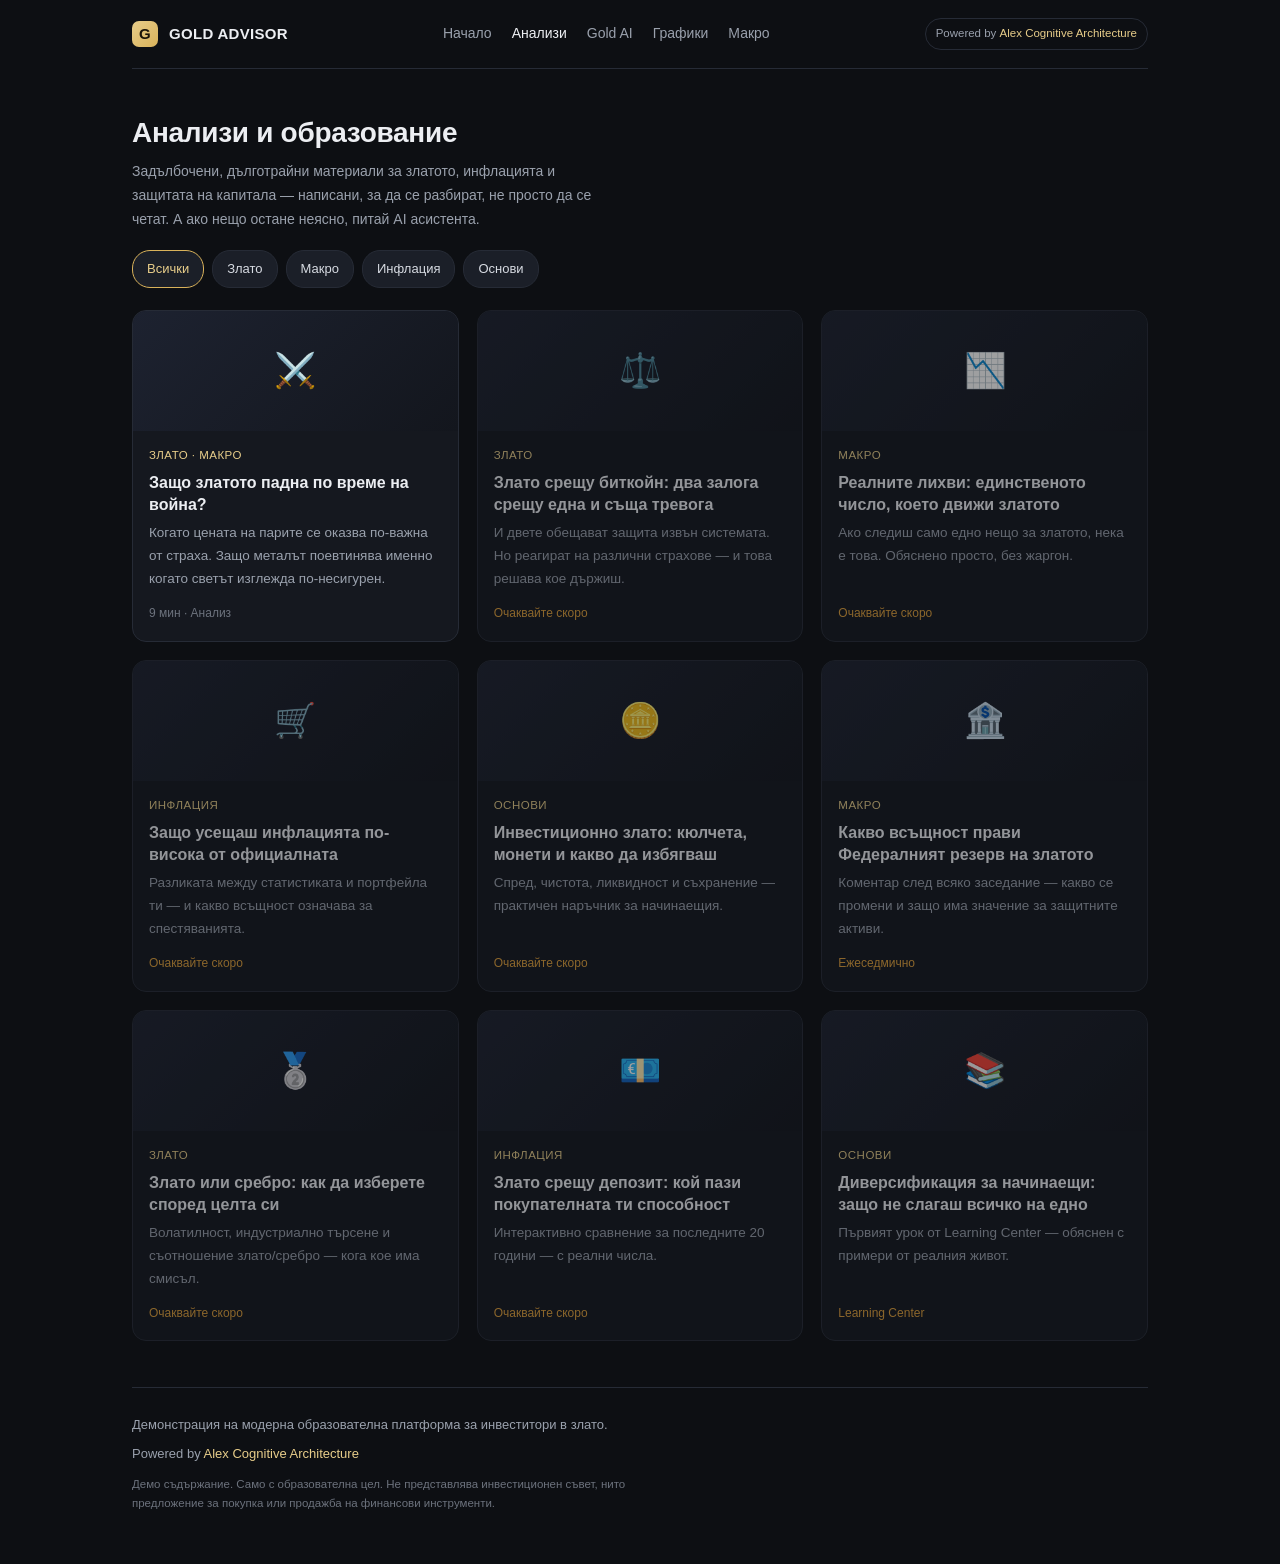
==== blog.html @ ff02e6d6 "feat: real multi-page site — blog index + first analyst article - assets/style.css: shared dark/gold" ====
<!DOCTYPE html>
<html lang="bg">
<head>
<meta charset="UTF-8">
<meta name="viewport" content="width=device-width, initial-scale=1.0">
<title>Анализи · Gold Advisor</title>
<link rel="stylesheet" href="assets/style.css">
</head>
<body>
<div class="wrap">

  <div class="top">
    <a class="brand" href="index.html"><span class="dot">G</span> GOLD ADVISOR</a>
    <div class="nav">
      <a href="index.html">Начало</a>
      <a href="blog.html" class="on">Анализи</a>
      <a href="index.html#ai">Gold AI</a>
      <a href="index.html#charts">Графики</a>
      <a href="index.html#macro">Макро</a>
    </div>
    <div class="powered">Powered by <b>Alex Cognitive Architecture</b></div>
  </div>

  <div class="sechead">
    <h1>Анализи и образование</h1>
    <p>Задълбочени, дълготрайни материали за златото, инфлацията и защитата на капитала — написани, за да се разбират, не просто да се четат. А ако нещо остане неясно, питай AI асистента.</p>
  </div>

  <div class="cats" id="cats">
    <span class="cat on" data-c="all">Всички</span>
    <span class="cat" data-c="gold">Злато</span>
    <span class="cat" data-c="macro">Макро</span>
    <span class="cat" data-c="inflation">Инфлация</span>
    <span class="cat" data-c="basics">Основи</span>
  </div>

  <div class="grid" id="grid">
    <a class="post" href="articles/zlato-voina-lihvi.html" data-c="gold">
      <div class="cover">⚔️</div>
      <div class="body"><div class="kicker">Злато · Макро</div>
        <h3>Защо златото падна по време на война?</h3>
        <p>Когато цената на парите се оказва по-важна от страха. Защо металът поевтинява именно когато светът изглежда по-несигурен.</p>
        <div class="meta">9 мин · Анализ</div></div>
    </a>
    <div class="post soon" data-c="gold"><div class="cover">⚖️</div>
      <div class="body"><div class="kicker">Злато</div>
        <h3>Злато срещу биткойн: два залога срещу една и съща тревога</h3>
        <p>И двете обещават защита извън системата. Но реагират на различни страхове — и това решава кое държиш.</p>
        <div class="meta">Очаквайте скоро</div></div></div>
    <div class="post soon" data-c="macro"><div class="cover">📉</div>
      <div class="body"><div class="kicker">Макро</div>
        <h3>Реалните лихви: единственото число, което движи златото</h3>
        <p>Ако следиш само едно нещо за златото, нека е това. Обяснено просто, без жаргон.</p>
        <div class="meta">Очаквайте скоро</div></div></div>
    <div class="post soon" data-c="inflation"><div class="cover">🛒</div>
      <div class="body"><div class="kicker">Инфлация</div>
        <h3>Защо усещаш инфлацията по-висока от официалната</h3>
        <p>Разликата между статистиката и портфейла ти — и какво всъщност означава за спестяванията.</p>
        <div class="meta">Очаквайте скоро</div></div></div>
    <div class="post soon" data-c="basics"><div class="cover">🪙</div>
      <div class="body"><div class="kicker">Основи</div>
        <h3>Инвестиционно злато: кюлчета, монети и какво да избягваш</h3>
        <p>Спред, чистота, ликвидност и съхранение — практичен наръчник за начинаещия.</p>
        <div class="meta">Очаквайте скоро</div></div></div>
    <div class="post soon" data-c="macro"><div class="cover">🏦</div>
      <div class="body"><div class="kicker">Макро</div>
        <h3>Какво всъщност прави Федералният резерв на златото</h3>
        <p>Коментар след всяко заседание — какво се промени и защо има значение за защитните активи.</p>
        <div class="meta">Ежеседмично</div></div></div>
    <div class="post soon" data-c="gold"><div class="cover">🥈</div>
      <div class="body"><div class="kicker">Злато</div>
        <h3>Злато или сребро: как да изберете според целта си</h3>
        <p>Волатилност, индустриално търсене и съотношение злато/сребро — кога кое има смисъл.</p>
        <div class="meta">Очаквайте скоро</div></div></div>
    <div class="post soon" data-c="inflation"><div class="cover">💶</div>
      <div class="body"><div class="kicker">Инфлация</div>
        <h3>Злато срещу депозит: кой пази покупателната ти способност</h3>
        <p>Интерактивно сравнение за последните 20 години — с реални числа.</p>
        <div class="meta">Очаквайте скоро</div></div></div>
    <div class="post soon" data-c="basics"><div class="cover">📚</div>
      <div class="body"><div class="kicker">Основи</div>
        <h3>Диверсификация за начинаещи: защо не слагаш всичко на едно</h3>
        <p>Първият урок от Learning Center — обяснен с примери от реалния живот.</p>
        <div class="meta">Learning Center</div></div></div>
  </div>

  <footer>
    <div>Демонстрация на модерна образователна платформа за инвеститори в злато.</div>
    <div style="margin-top:6px">Powered by <span class="pw">Alex Cognitive Architecture</span></div>
    <div class="disc">Демо съдържание. Само с образователна цел. Не представлява инвестиционен съвет, нито предложение за покупка или продажба на финансови инструменти.</div>
  </footer>
</div>
<script>
  const cats=document.querySelectorAll('.cat'), posts=document.querySelectorAll('.post');
  cats.forEach(c=>c.onclick=()=>{
    cats.forEach(x=>x.classList.remove('on')); c.classList.add('on');
    const f=c.dataset.c;
    posts.forEach(p=>p.style.display=(f==='all'||p.dataset.c===f)?'':'none');
  });
</script>
</body>
</html>
---- assets/style.css ----
:root{
  --bg:#0d0f13; --panel:#15181f; --panel2:#1b1f28; --line:#262b36;
  --text:#eceef2; --muted:#9aa1ad; --gold:#d9b25a; --gold2:#e7cd8a;
  --up:#4ec88a; --warn:#e0a13c; --info:#5aa0e6;
}
*{box-sizing:border-box;margin:0;padding:0}
body{background:var(--bg);color:var(--text);font:15px/1.7 -apple-system,Segoe UI,Roboto,Helvetica,Arial,sans-serif;-webkit-font-smoothing:antialiased}
a{color:inherit;text-decoration:none}
.wrap{max-width:1060px;margin:0 auto;padding:0 22px}
.wrap-narrow{max-width:760px;margin:0 auto;padding:0 22px}

/* topbar */
.top{display:flex;align-items:center;justify-content:space-between;padding:18px 0;border-bottom:1px solid var(--line);flex-wrap:wrap;gap:10px}
.brand{display:flex;align-items:center;gap:11px;font-weight:600;letter-spacing:.3px}
.brand .dot{width:26px;height:26px;border-radius:7px;background:linear-gradient(135deg,var(--gold2),var(--gold));display:flex;align-items:center;justify-content:center;color:#1a1408;font-weight:700;font-size:15px}
.nav{display:flex;gap:20px;font-size:14px;color:var(--muted)}
.nav a:hover,.nav a.on{color:var(--text)}
.powered{font-size:11.5px;color:var(--muted);border:1px solid var(--line);padding:5px 10px;border-radius:20px}
.powered b{color:var(--gold2);font-weight:500}
@media(max-width:720px){.nav{display:none}}

/* section heads */
.sechead{margin:40px 0 18px}
.sechead h1{font-size:28px;font-weight:600;letter-spacing:-.3px}
.sechead h2{font-size:20px;font-weight:600}
.sechead p{color:var(--muted);font-size:14px;margin-top:4px;max-width:60ch}

/* category chips */
.cats{display:flex;flex-wrap:wrap;gap:8px;margin:18px 0 22px}
.cat{font-size:13px;color:#d7dbe2;background:var(--panel2);border:1px solid var(--line);padding:7px 14px;border-radius:18px;cursor:pointer}
.cat.on,.cat:hover{color:var(--gold2);border-color:var(--gold)}

/* article grid */
.grid{display:grid;grid-template-columns:repeat(3,1fr);gap:18px}
@media(max-width:860px){.grid{grid-template-columns:repeat(2,1fr)}}
@media(max-width:560px){.grid{grid-template-columns:1fr}}
.post{background:var(--panel);border:1px solid var(--line);border-radius:14px;overflow:hidden;display:flex;flex-direction:column;transition:border-color .15s}
.post:hover{border-color:#3a4150}
.post .cover{height:120px;background:linear-gradient(135deg,#1d2230,#13161d);display:flex;align-items:center;justify-content:center;font-size:34px}
.post .body{padding:15px 16px 17px;display:flex;flex-direction:column;flex:1}
.post .kicker{font-size:11.5px;color:var(--gold2);letter-spacing:.5px;text-transform:uppercase;margin-bottom:7px}
.post h3{font-size:16px;font-weight:600;line-height:1.35;margin-bottom:7px}
.post p{font-size:13.5px;color:var(--muted);flex:1}
.post .meta{font-size:12px;color:#6c727d;margin-top:12px}
.post.soon{opacity:.6}
.post.soon .meta{color:var(--warn)}

/* article page */
.article{padding:34px 0 10px}
.article .back{font-size:13px;color:var(--muted);display:inline-block;margin-bottom:18px}
.article .back:hover{color:var(--gold2)}
.article .kicker{font-size:12px;color:var(--gold2);letter-spacing:.6px;text-transform:uppercase}
.article h1{font-size:30px;font-weight:600;line-height:1.25;margin:10px 0 12px;letter-spacing:-.4px}
.article .byline{font-size:13px;color:var(--muted);border-bottom:1px solid var(--line);padding-bottom:18px;margin-bottom:24px}
.article h2{font-size:20px;font-weight:600;margin:28px 0 10px}
.article p{margin:0 0 16px;color:#dfe2e8}
.article ul{margin:0 0 16px 20px;color:#dfe2e8}
.article li{margin:6px 0}
.article .lead{font-size:17px;color:var(--text)}
.article blockquote{border-left:3px solid var(--gold);background:var(--panel);padding:14px 18px;border-radius:0 10px 10px 0;margin:20px 0;color:#e7e9ee}

/* AI CTA */
.aicta{background:var(--panel);border:1px solid var(--line);border-radius:14px;padding:20px 22px;margin:30px 0 6px;display:flex;align-items:center;justify-content:space-between;gap:16px;flex-wrap:wrap}
.aicta .t{font-weight:600}
.aicta .s{font-size:13px;color:var(--muted);margin-top:2px}
.btn{display:inline-flex;align-items:center;gap:8px;background:linear-gradient(135deg,var(--gold2),var(--gold));color:#1a1408;font-weight:600;border:none;border-radius:10px;padding:11px 18px;cursor:pointer;font-size:14px}
.btn:hover{filter:brightness(1.06)}
.badge{font-size:11.5px;color:var(--up);border:1px solid rgba(78,200,138,.3);background:rgba(78,200,138,.08);padding:4px 10px;border-radius:14px}

/* footer */
footer{margin-top:46px;border-top:1px solid var(--line);padding:26px 0 50px;color:var(--muted);font-size:13px}
footer .pw{color:var(--gold2)}
.disc{font-size:11.5px;color:#6c727d;margin-top:10px;max-width:82ch}
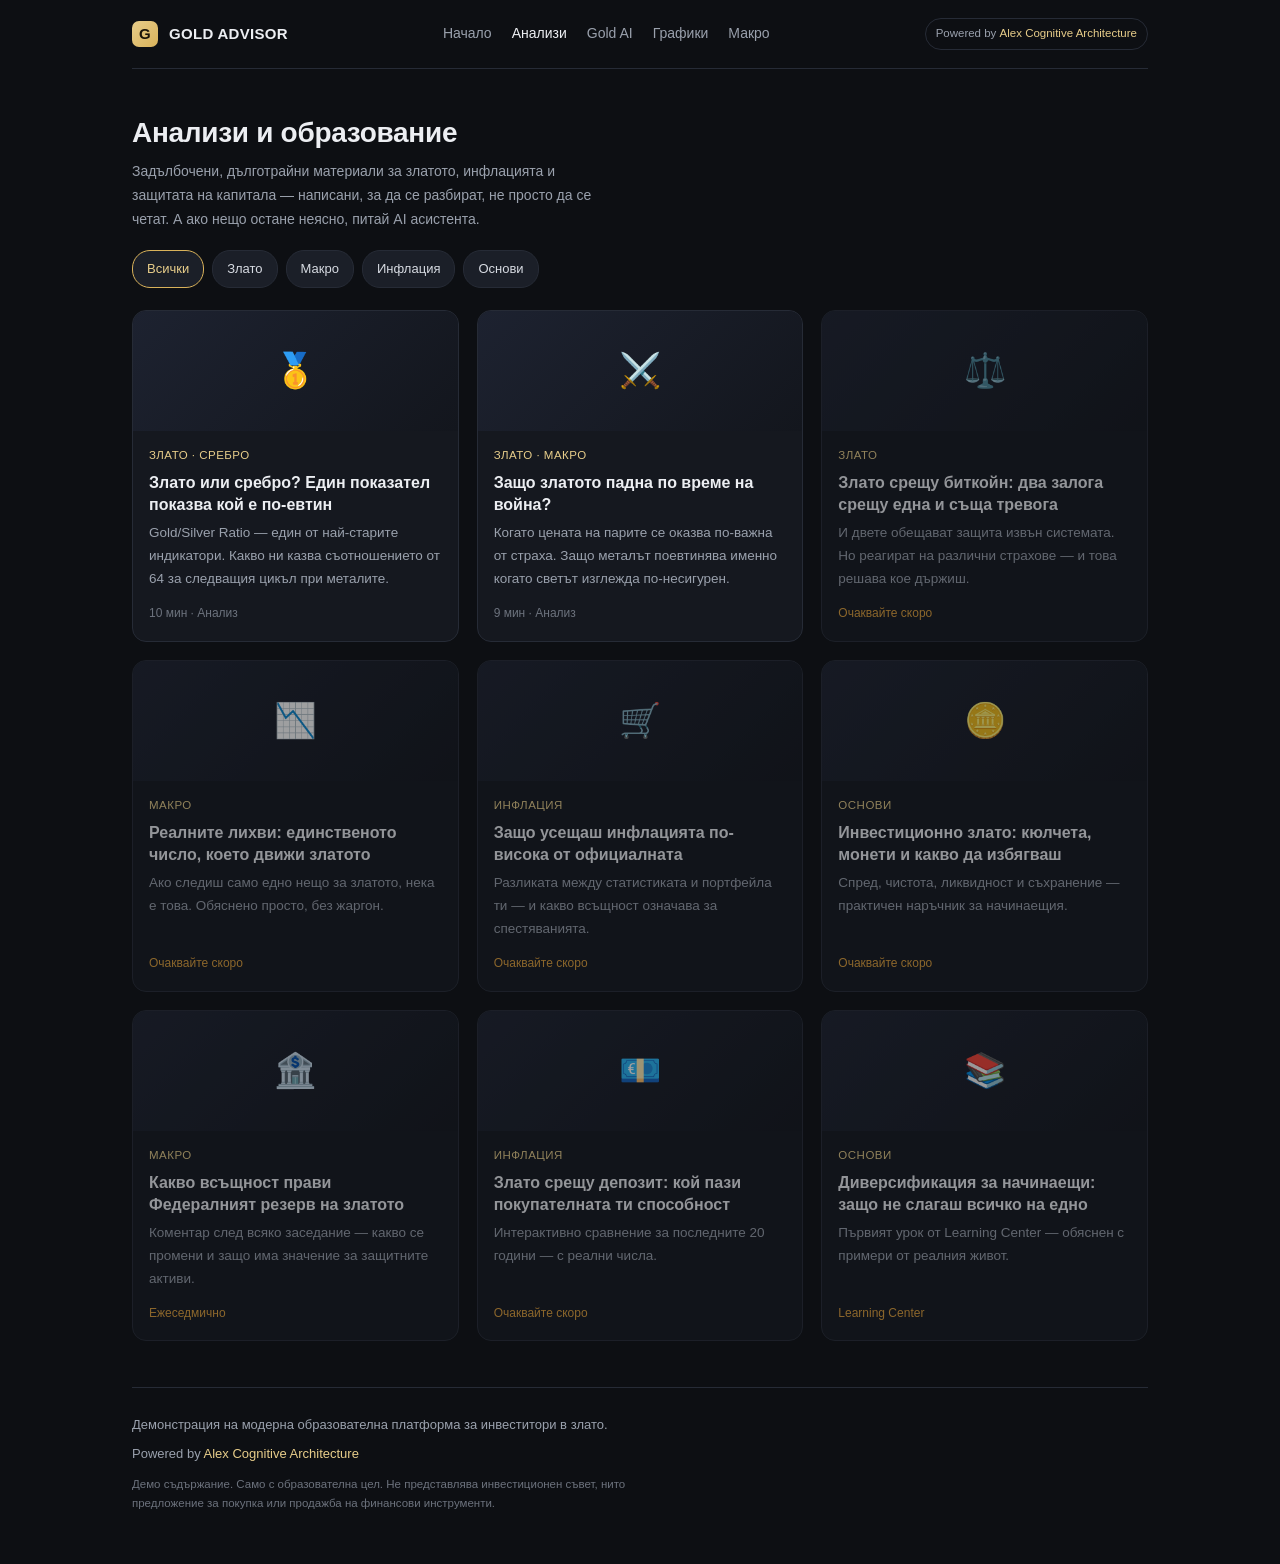
==== commit f3642c4b: "feat(article): add 'Gold or silver? (Gold/Silver Ratio)' — Teodor Minchev Second real analyst piece," ====
--- a/blog.html
+++ b/blog.html
@@ -35,6 +35,13 @@
   </div>
 
   <div class="grid" id="grid">
+    <a class="post" href="articles/zlato-srebro-ratio.html" data-c="gold">
+      <div class="cover">🥇</div>
+      <div class="body"><div class="kicker">Злато · Сребро</div>
+        <h3>Злато или сребро? Един показател показва кой е по-евтин</h3>
+        <p>Gold/Silver Ratio — един от най-старите индикатори. Какво ни казва съотношението от 64 за следващия цикъл при металите.</p>
+        <div class="meta">10 мин · Анализ</div></div>
+    </a>
     <a class="post" href="articles/zlato-voina-lihvi.html" data-c="gold">
       <div class="cover">⚔️</div>
       <div class="body"><div class="kicker">Злато · Макро</div>
@@ -67,11 +74,6 @@
         <h3>Какво всъщност прави Федералният резерв на златото</h3>
         <p>Коментар след всяко заседание — какво се промени и защо има значение за защитните активи.</p>
         <div class="meta">Ежеседмично</div></div></div>
-    <div class="post soon" data-c="gold"><div class="cover">🥈</div>
-      <div class="body"><div class="kicker">Злато</div>
-        <h3>Злато или сребро: как да изберете според целта си</h3>
-        <p>Волатилност, индустриално търсене и съотношение злато/сребро — кога кое има смисъл.</p>
-        <div class="meta">Очаквайте скоро</div></div></div>
     <div class="post soon" data-c="inflation"><div class="cover">💶</div>
       <div class="body"><div class="kicker">Инфлация</div>
         <h3>Злато срещу депозит: кой пази покупателната ти способност</h3>
--- a/assets/style.css
+++ b/assets/style.css
@@ -58,6 +58,14 @@
 .article li{margin:6px 0}
 .article .lead{font-size:17px;color:var(--text)}
 .article blockquote{border-left:3px solid var(--gold);background:var(--panel);padding:14px 18px;border-radius:0 10px 10px 0;margin:20px 0;color:#e7e9ee}
+.figure{margin:26px 0}
+.figure img{width:100%;height:auto;border-radius:12px;border:1px solid var(--line);display:block}
+.figure figcaption{font-size:12.5px;color:var(--muted);margin-top:9px;text-align:center}
+.article table{width:100%;border-collapse:collapse;margin:24px 0;font-size:14.5px}
+.article th{text-align:left;background:var(--panel2);color:var(--gold2);font-weight:600;padding:11px 16px;border:1px solid var(--line)}
+.article td{padding:10px 16px;border:1px solid var(--line);color:#dfe2e8}
+.article tbody tr:nth-child(even){background:rgba(255,255,255,.025)}
+.article td:last-child,.article th:last-child{text-align:right;font-variant-numeric:tabular-nums}
 
 /* AI CTA */
 .aicta{background:var(--panel);border:1px solid var(--line);border-radius:14px;padding:20px 22px;margin:30px 0 6px;display:flex;align-items:center;justify-content:space-between;gap:16px;flex-wrap:wrap}
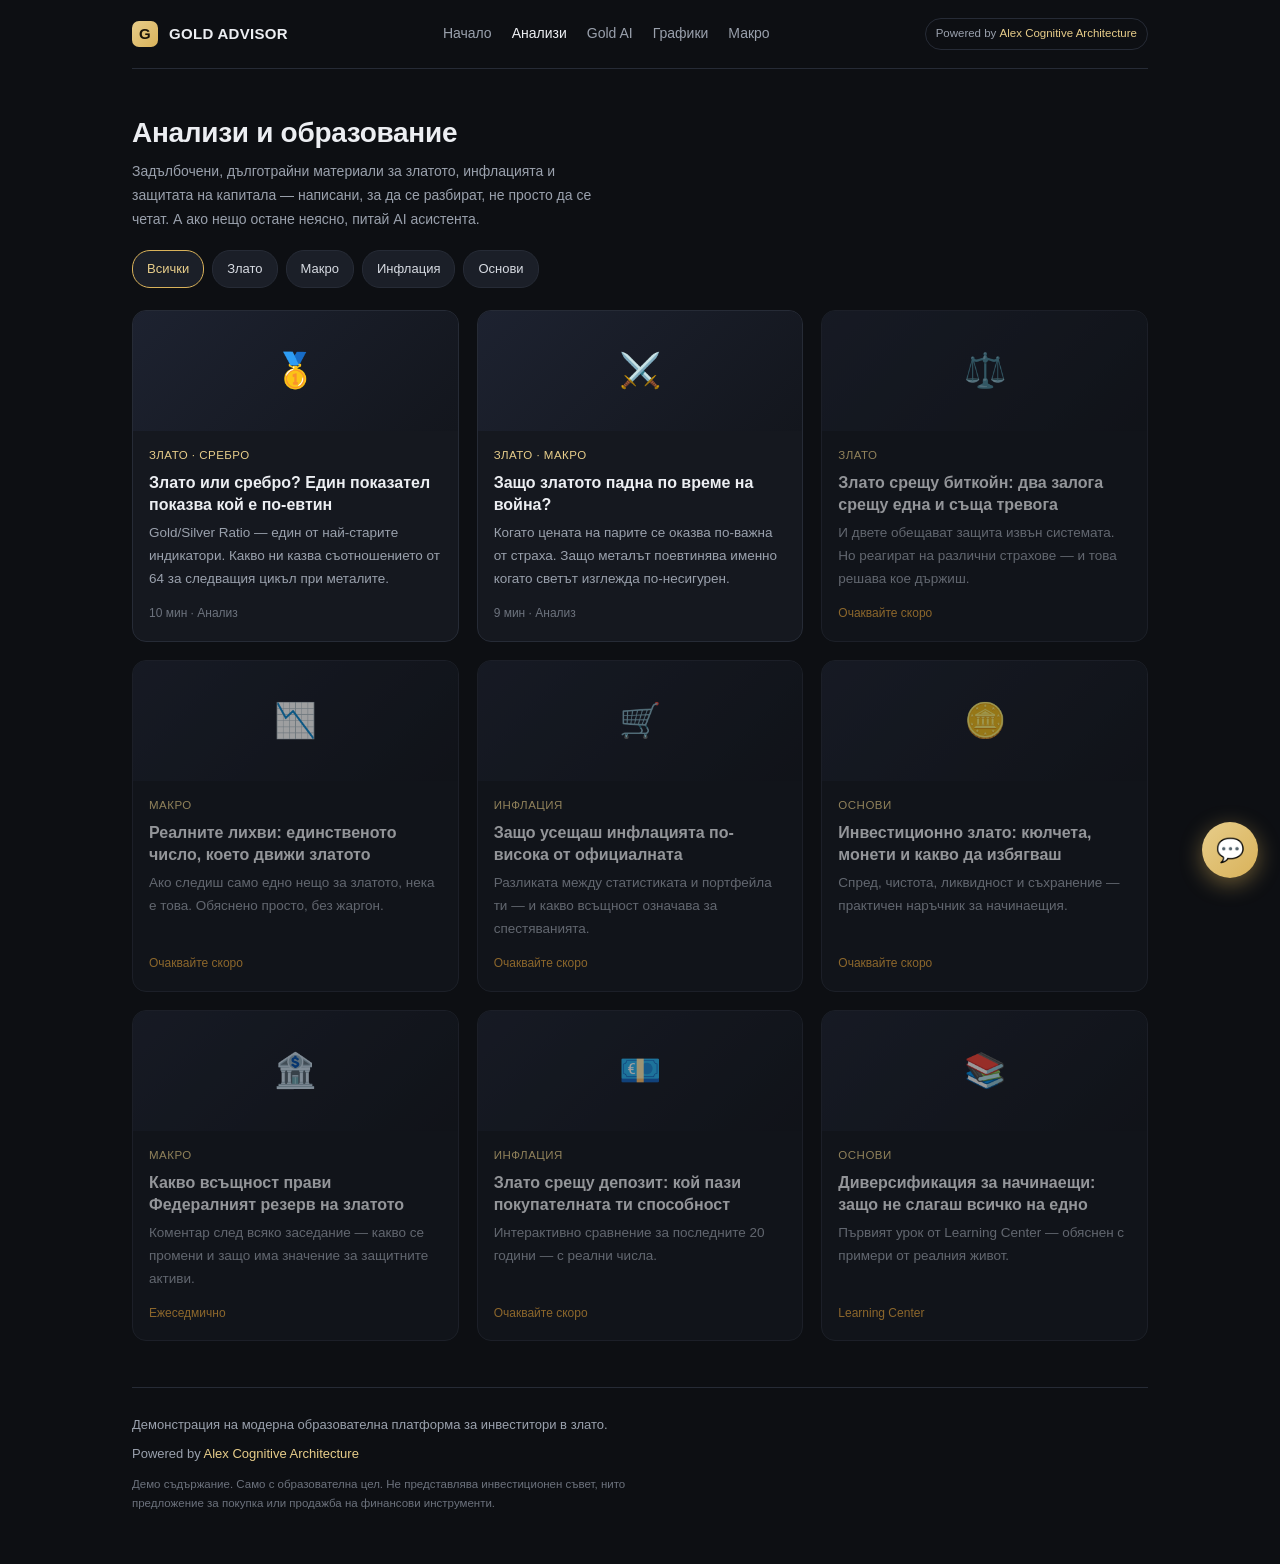
==== commit 1642310e: "feat: integrate real Alex AI as a floating chat widget (all metals, BG) - assets/alex-widget.js: sel" ====
--- a/blog.html
+++ b/blog.html
@@ -100,5 +100,6 @@
     posts.forEach(p=>p.style.display=(f==='all'||p.dataset.c===f)?'':'none');
   });
 </script>
+<script src="assets/alex-widget.js"></script>
 </body>
 </html>
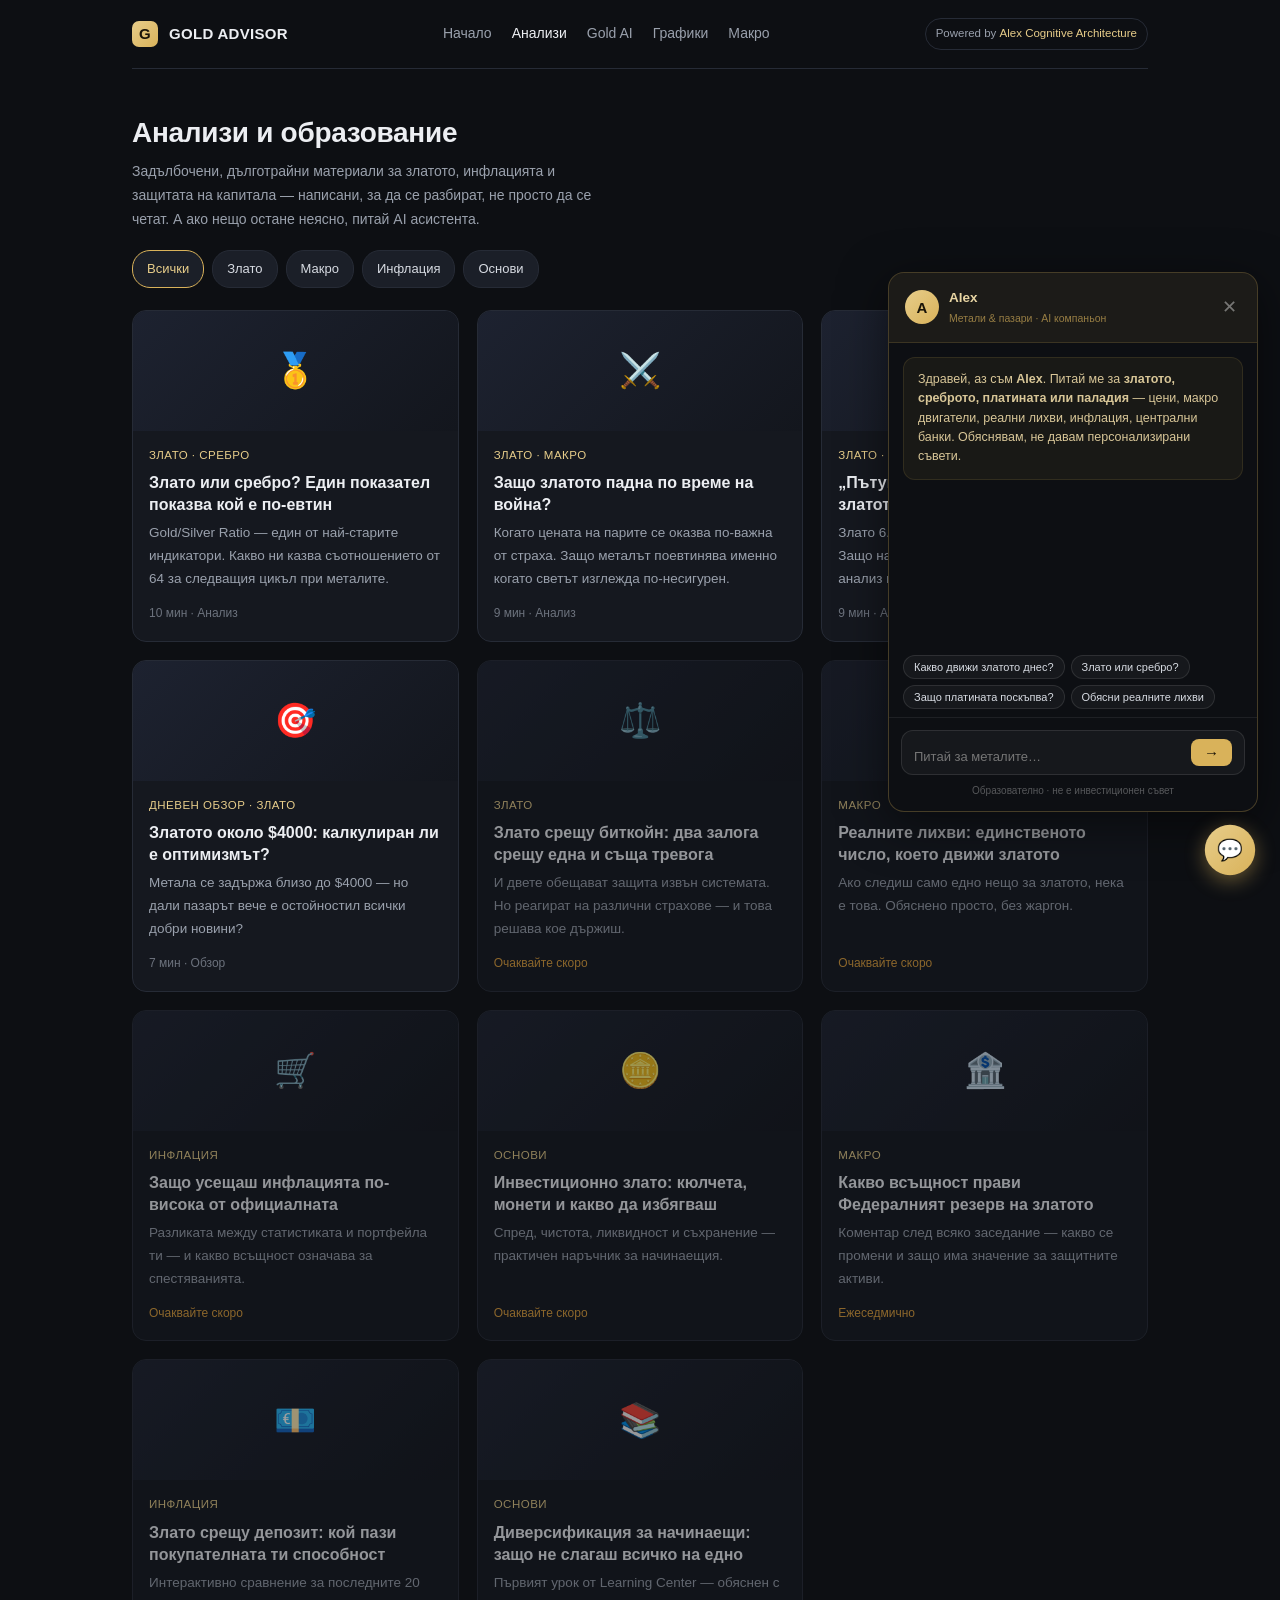
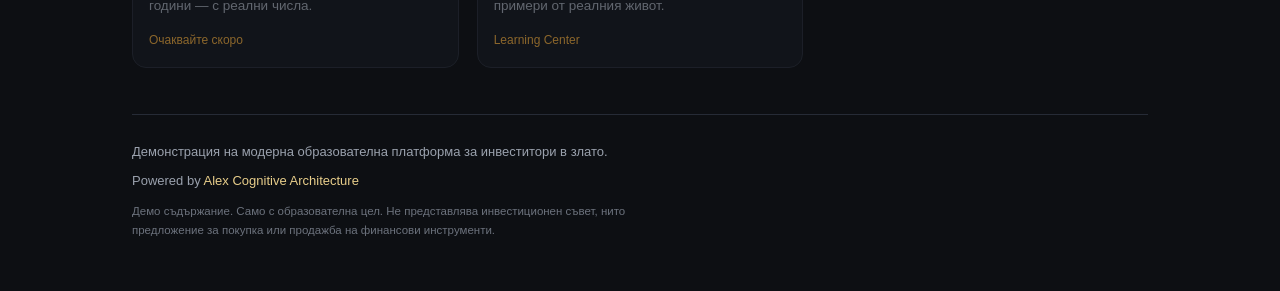
==== commit 21a5fa06: "feat(article): '1999-2024: why gold beat the S&P 500' + infographic Teodor Minchev analysis (gold 6." ====
--- a/blog.html
+++ b/blog.html
@@ -48,6 +48,20 @@
         <h3>Защо златото падна по време на война?</h3>
         <p>Когато цената на парите се оказва по-важна от страха. Защо металът поевтинява именно когато светът изглежда по-несигурен.</p>
         <div class="meta">9 мин · Анализ</div></div>
+    </a>
+    <a class="post" href="articles/zlato-1999-vs-sp500.html" data-c="gold">
+      <div class="cover">📊</div>
+      <div class="body"><div class="kicker">Злато · S&amp;P 500</div>
+        <h3>„Пътуване във времето“: защо златото победи акциите от 1999 г.?</h3>
+        <p>Злато 6.8% срещу S&amp;P 500 4.9% за 25 години. Защо началната оценка реши всичко — анализ на Deutsche Bank.</p>
+        <div class="meta">9 мин · Анализ</div></div>
+    </a>
+    <a class="post" href="articles/zlato-4000-kalkulirano.html" data-c="macro">
+      <div class="cover">🎯</div>
+      <div class="body"><div class="kicker">Дневен обзор · Злато</div>
+        <h3>Златото около $4000: калкулиран ли е оптимизмът?</h3>
+        <p>Метала се задържа близо до $4000 — но дали пазарът вече е остойностил всички добри новини?</p>
+        <div class="meta">7 мин · Обзор</div></div>
     </a>
     <div class="post soon" data-c="gold"><div class="cover">⚖️</div>
       <div class="body"><div class="kicker">Злато</div>
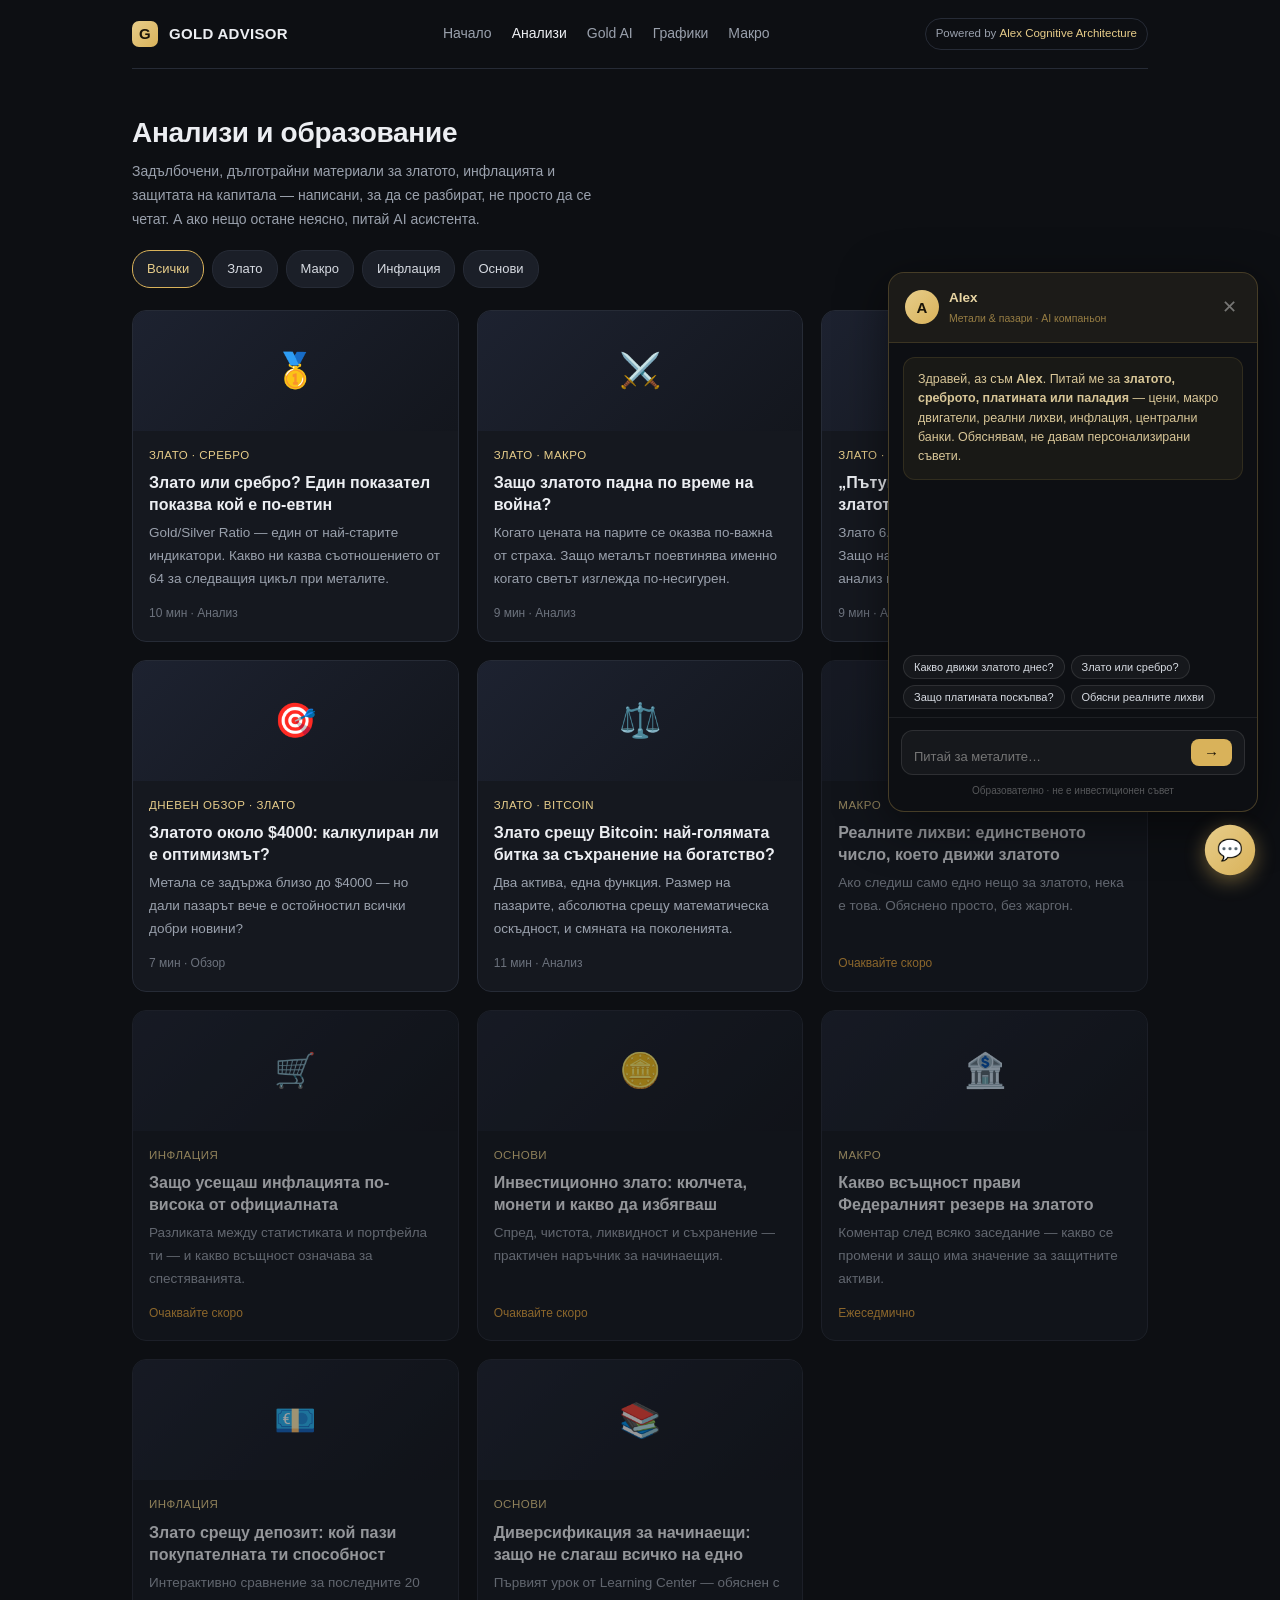
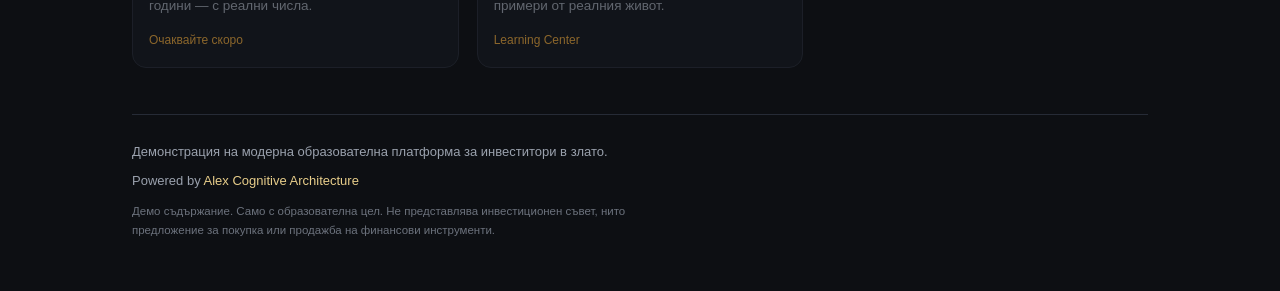
==== commit 85610fd6: "feat(article): 'Gold vs Bitcoin: the battle for store of wealth' Fifth real analysis (Teodor Minchev" ====
--- a/blog.html
+++ b/blog.html
@@ -63,11 +63,11 @@
         <p>Метала се задържа близо до $4000 — но дали пазарът вече е остойностил всички добри новини?</p>
         <div class="meta">7 мин · Обзор</div></div>
     </a>
-    <div class="post soon" data-c="gold"><div class="cover">⚖️</div>
-      <div class="body"><div class="kicker">Злато</div>
-        <h3>Злато срещу биткойн: два залога срещу една и съща тревога</h3>
-        <p>И двете обещават защита извън системата. Но реагират на различни страхове — и това решава кое държиш.</p>
-        <div class="meta">Очаквайте скоро</div></div></div>
+    <a class="post" href="articles/zlato-vs-bitcoin.html" data-c="gold"><div class="cover">⚖️</div>
+      <div class="body"><div class="kicker">Злато · Bitcoin</div>
+        <h3>Злато срещу Bitcoin: най-голямата битка за съхранение на богатство?</h3>
+        <p>Два актива, една функция. Размер на пазарите, абсолютна срещу математическа оскъдност, и смяната на поколенията.</p>
+        <div class="meta">11 мин · Анализ</div></div></a>
     <div class="post soon" data-c="macro"><div class="cover">📉</div>
       <div class="body"><div class="kicker">Макро</div>
         <h3>Реалните лихви: единственото число, което движи златото</h3>
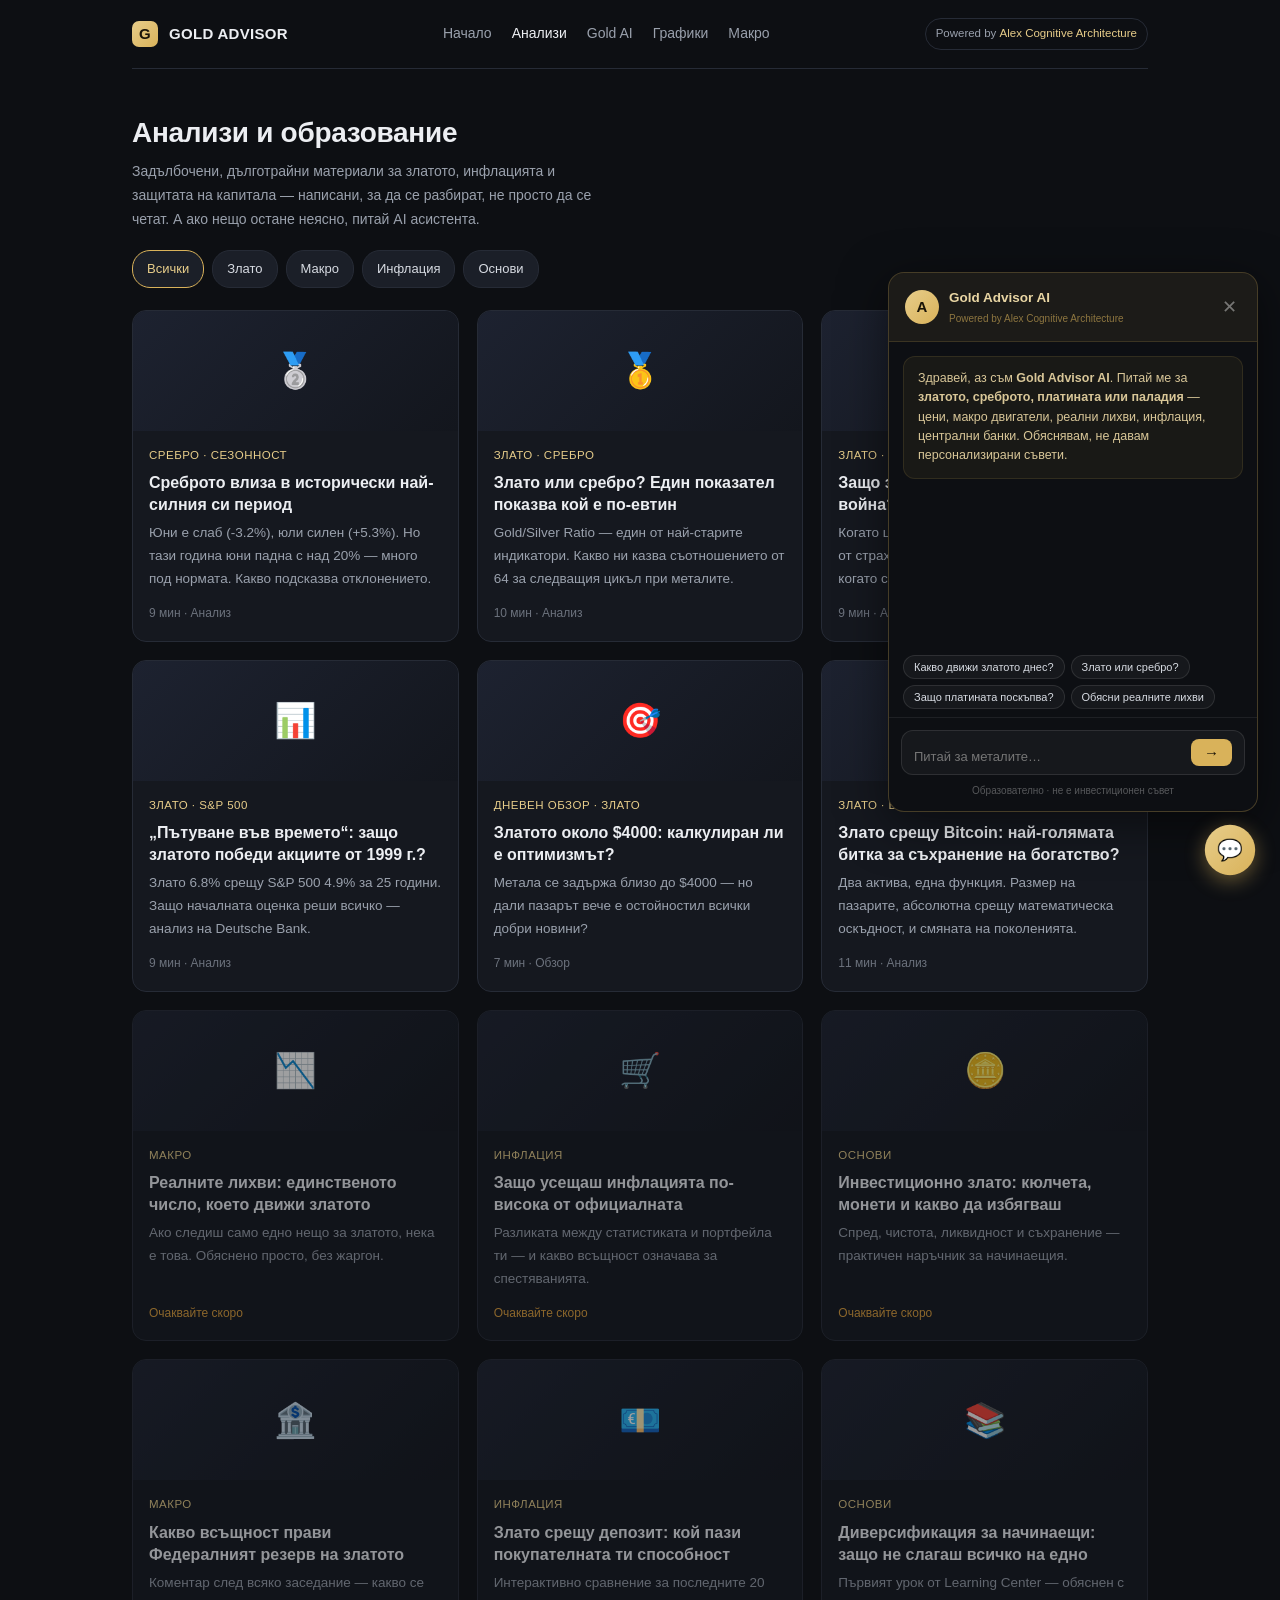
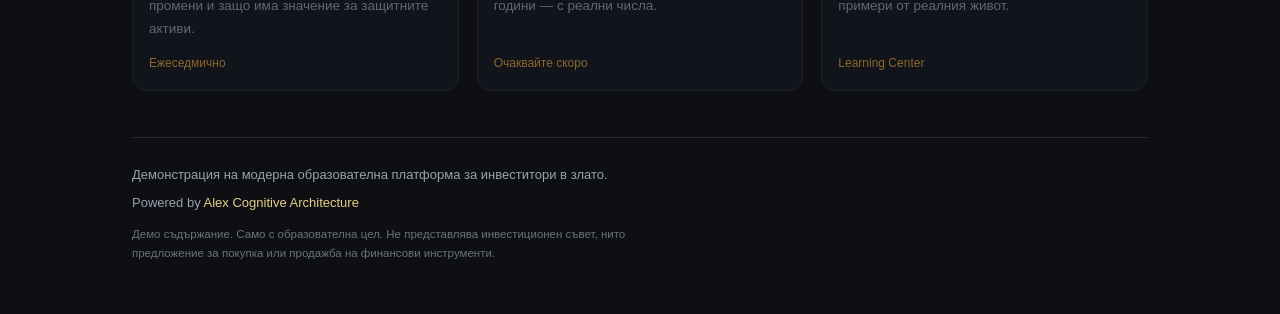
==== commit 18d6a6cf: "content: featured silver-seasonality lead article + infographic New analysis 'Среброто влиза в истор" ====
--- a/blog.html
+++ b/blog.html
@@ -35,6 +35,13 @@
   </div>
 
   <div class="grid" id="grid">
+    <a class="post" href="articles/srebro-sezonen-period.html" data-c="gold">
+      <div class="cover">🥈</div>
+      <div class="body"><div class="kicker">Сребро · Сезонност</div>
+        <h3>Среброто влиза в исторически най-силния си период</h3>
+        <p>Юни е слаб (-3.2%), юли силен (+5.3%). Но тази година юни падна с над 20% — много под нормата. Какво подсказва отклонението.</p>
+        <div class="meta">9 мин · Анализ</div></div>
+    </a>
     <a class="post" href="articles/zlato-srebro-ratio.html" data-c="gold">
       <div class="cover">🥇</div>
       <div class="body"><div class="kicker">Злато · Сребро</div>
--- a/assets/style.css
+++ b/assets/style.css
@@ -79,3 +79,15 @@
 footer{margin-top:46px;border-top:1px solid var(--line);padding:26px 0 50px;color:var(--muted);font-size:13px}
 footer .pw{color:var(--gold2)}
 .disc{font-size:11.5px;color:#6c727d;margin-top:10px;max-width:82ch}
+/* iGold offers under articles */
+.offers-wrap{margin:36px 0 6px;border-top:1px solid var(--line);padding-top:24px}
+.offers-wrap .oh{font-size:12px;color:var(--gold2);letter-spacing:.5px;margin-bottom:14px}
+.offers-wrap .oh b{font-weight:600}
+.offers{display:grid;grid-template-columns:repeat(3,1fr);gap:14px}
+@media(max-width:680px){.offers{grid-template-columns:1fr}}
+.offer{background:var(--panel);border:1px solid var(--line);border-radius:14px;padding:16px 18px;display:block;transition:border-color .15s}
+.offer:hover{border-color:var(--gold)}
+.offer .oic{font-size:22px;margin-bottom:9px}
+.offer h4{font-size:15px;font-weight:600;margin-bottom:5px}
+.offer p{font-size:13px;color:var(--muted);line-height:1.5}
+.offer .otag{font-size:12px;color:var(--gold2);margin-top:11px;display:inline-block}
